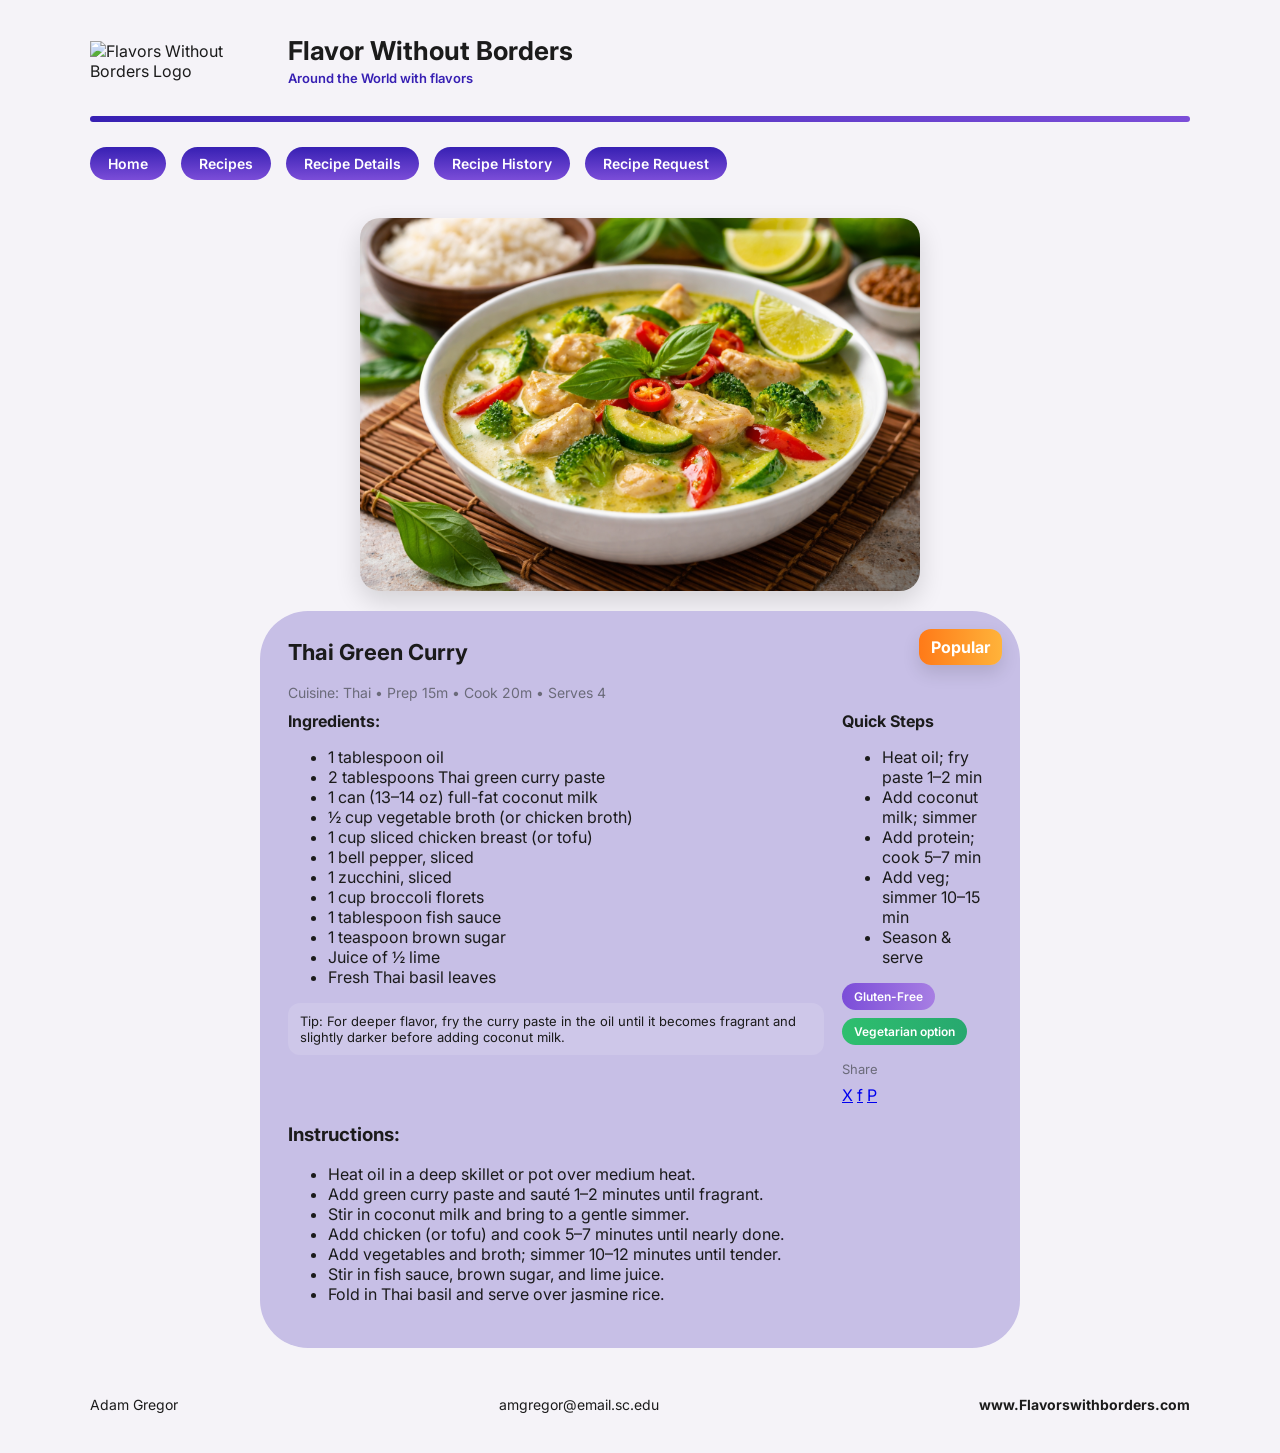
==== details.html @ d1eaa5de "Add files via upload" ====
<!doctype html>
<html lang="en">
<head>
  <!--
    Author: Adam Gregor
    Course: Web Design
    Assignment: GitHub Pages Site
  -->
  <meta charset="utf-8">
  <meta name="viewport" content="width=device-width,initial-scale=1">
  <title>Recipe Details - Flavors Without Borders</title>
  <link rel="stylesheet" href="styles.css">
  <style>
    /* Internal CSS kept for page-specific tweaks */
    .details-container{
      max-width:760px;
      margin:0 auto;
      padding:8px;
    }
    /* wider but controlled image */
    .recipe-image{
      width:560px;
      max-width:90%;
      display:block;
      margin:0 auto 20px;
      border-radius:20px;
      box-shadow:0 10px 26px rgba(0,0,0,0.14);
      transition: transform .18s ease, filter .18s ease;
    }
    .recipe-image:hover{ transform:scale(1.01); filter:brightness(.99); }

    .details-card{
      background:#c7bfe6;
      padding:28px;
      border-radius:48px;
      position:relative;
      overflow:hidden;
    }
    .details-card h2{ margin-top:0; font-size:22px; }
    .details-meta{ color:var(--muted); margin-bottom:10px; font-size:14px; }

    .card-columns{
      display:grid;
      grid-template-columns: 1fr 150px;
      gap:18px;
      align-items:start;
    }
    @media (max-width:780px){
      .card-columns{ grid-template-columns: 1fr; }
    }

    @keyframes popIn {
      from { transform: translateY(6px); opacity:0 }
      to { transform: translateY(0); opacity:1 }
    }
    .details-card ul li{ animation: popIn .22s ease both; }
    .details-card ul li:nth-child(odd){ animation-delay: .04s; }
    .details-card ul li:nth-child(even){ animation-delay: .08s; }
  </style>
</head>
<body>
  <div class="container">

    <header class="header">
      <img src="images/flavors-logo.png" class="logo" alt="Flavors Without Borders Logo">
      <div>
        <h1 class="site-title" style="margin:0;">Flavor Without Borders</h1>
        <div class="site-sub">Around the World with flavors</div>
      </div>
    </header>

    <div class="hr" role="separator" aria-hidden="true"></div>

    <nav class="nav" aria-label="Main navigation">
      <a href="index.html">Home</a>
      <a href="recipes.html">Recipes</a>
      <a href="details.html">Recipe Details</a>
      <a href="history.html">Recipe History</a>
      <a href="request.html">Recipe Request</a>
    </nav>

    <main class="details-container" role="main" aria-labelledby="detailHeading">
      <!-- image now sourced from images/ -->
      <img src="images/thai-curry.png" class="recipe-image" alt="Thai Green Curry">

      <div class="details-card" aria-labelledby="detailHeading">
        <div class="feature-label" style="position:absolute; right:18px; top:18px; background:linear-gradient(90deg,#ff7a18,#ffb33a); color:#fff; padding:8px 12px; border-radius:12px; font-weight:700; box-shadow:0 8px 18px rgba(0,0,0,0.12);">Popular</div>

        <h2 id="detailHeading">Thai Green Curry</h2>
        <div class="details-meta">Cuisine: Thai • Prep 15m • Cook 20m • Serves 4</div>

        <div class="card-columns">
          <div>
            <strong>Ingredients:</strong>
            <ul>
              <li>1 tablespoon oil</li>
              <li>2 tablespoons Thai green curry paste</li>
              <li>1 can (13–14 oz) full-fat coconut milk</li>
              <li>½ cup vegetable broth (or chicken broth)</li>
              <li>1 cup sliced chicken breast (or tofu)</li>
              <li>1 bell pepper, sliced</li>
              <li>1 zucchini, sliced</li>
              <li>1 cup broccoli florets</li>
              <li>1 tablespoon fish sauce</li>
              <li>1 teaspoon brown sugar</li>
              <li>Juice of ½ lime</li>
              <li>Fresh Thai basil leaves</li>
            </ul>

            <div class="tip" style="background: rgba(255,255,255,0.12); padding:10px 12px; border-radius:12px; font-size:13px; margin-top:12px;">
              Tip: For deeper flavor, fry the curry paste in the oil until it becomes fragrant and slightly darker before adding coconut milk.
            </div>
          </div>

          <aside>
            <strong>Quick Steps</strong>
            <ul>
              <li>Heat oil; fry paste 1–2 min</li>
              <li>Add coconut milk; simmer</li>
              <li>Add protein; cook 5–7 min</li>
              <li>Add veg; simmer 10–15 min</li>
              <li>Season & serve</li>
            </ul>

            <div style="margin-top:12px;">
              <div class="badge">Gluten-Free</div>
              <div class="badge" style="background:linear-gradient(90deg,#2ebf6e,#27a86f); margin-top:8px;">Vegetarian option</div>
            </div>

            <div style="margin-top:16px;">
              <div style="font-size:13px; color:var(--muted);">Share</div>
              <div class="social-row" style="margin-top:8px;">
                <a href="#" title="Share on X">X</a>
                <a href="#" title="Share on Facebook">f</a>
                <a href="#" title="Share on Pinterest">P</a>
              </div>
            </div>
          </aside>
        </div>

        <h3 style="margin-top:18px">Instructions:</h3>
        <ul>
          <li>Heat oil in a deep skillet or pot over medium heat.</li>
          <li>Add green curry paste and sauté 1–2 minutes until fragrant.</li>
          <li>Stir in coconut milk and bring to a gentle simmer.</li>
          <li>Add chicken (or tofu) and cook 5–7 minutes until nearly done.</li>
          <li>Add vegetables and broth; simmer 10–12 minutes until tender.</li>
          <li>Stir in fish sauce, brown sugar, and lime juice.</li>
          <li>Fold in Thai basil and serve over jasmine rice.</li>
        </ul>

      </div>
    </main>

    <footer class="footer">
      <div>Adam Gregor</div>
      <div>amgregor@email.sc.edu</div>
      <div style="font-weight:700">www.Flavorswithborders.com</div>
    </footer>

  </div>
</body>
</html>
---- styles.css ----
/* styles.css — global theme (light background, left logo, responsive) */

@import url('https://fonts.googleapis.com/css2?family=Inter:wght@400;600;700&display=swap');

:root{
  --bg:#f5f3f8;
  --lavender:#c7bfe6;
  --purple:#3720b3;
  --purple-light:#7b4dd8;
  --text:#1b1b1b;
  --muted:#6b6b7a;
}

/* Base */
body{
  margin:0;
  font-family:'Inter',sans-serif;
  background:var(--bg);
  color:var(--text);
}

.container{
  max-width:1100px;
  margin:0 auto;
  padding:20px 30px 40px;
}

/* Header */
.header{
  display:flex;
  align-items:center;
  gap:18px;
  padding:15px 0 20px;
}
.logo{
  width:180px;
  height:auto;
}
.site-title{
  margin:0;
  font-size:26px;
  font-weight:700;
}
.site-sub{
  font-size:13px;
  color:var(--purple);
  font-weight:600;
  margin-top:4px;
}

/* Divider */
.hr{
  height:6px;
  background:linear-gradient(90deg,var(--purple),var(--purple-light));
  border-radius:3px;
  margin:10px 0 25px;
}

/* Nav */
.nav{
  display:flex;
  gap:15px;
  flex-wrap:wrap;
  margin-bottom:30px;
}
.nav a{
  padding:8px 18px;
  background:linear-gradient(180deg,var(--purple),var(--purple-light));
  color:white;
  text-decoration:none;
  border-radius:25px;
  font-weight:600;
  font-size:14px;
  transition:0.15s ease;
}
.nav a:hover{ transform:translateY(-3px); }
.nav a.secondary{ background:transparent; color:var(--purple); border:1px solid var(--purple); }

/* Panels */
.round-panel{
  background:var(--lavender);
  border-radius:60px;
  padding:30px;
  margin:20px 0;
}
.details-card{
  background:var(--lavender);
  padding:30px;
  border-radius:45px;
}

/* Columns */
.columns{
  display:grid;
  grid-template-columns: 1fr 350px;
  gap:30px;
}
.recipe-list ul{
  list-style:none;
  padding:0;
  margin:0;
}
.recipe-list li{
  padding:6px 0;
  color:#2b68d1;
  cursor:pointer;
  transition:0.18s;
}
.recipe-list li:hover{
  color:var(--purple-light);
  transform:translateX(5px);
}
.recipe-list li.active{
  color:#c92c2c;
  font-weight:700;
}

/* Images — updated sizes */
/* details page image: wider but constrained */
.recipe-image{
  width:560px;
  max-width:90%;
  display:block;
  margin:0 auto 24px;
  border-radius:20px;
  box-shadow:0 10px 26px rgba(0,0,0,0.14);
  transition: transform .18s ease, filter .18s ease;
}
.recipe-image:hover{ transform:scale(1.01); filter:brightness(.99); }

/* preview image on recipes page */
.preview img{
  width:320px;
  max-width:100%;
  display:block;
  margin:10px auto;
  border-radius:18px;
  box-shadow:0 8px 20px rgba(0,0,0,0.12);
}

/* badges */
.badge{
  display:inline-block;
  padding:6px 12px;
  background:linear-gradient(90deg,var(--purple-light),#a77ee3);
  color:white;
  border-radius:999px;
  font-size:12px;
  font-weight:600;
}

/* footer */
.footer{
  display:flex;
  justify-content:space-between;
  margin-top:40px;
  font-size:14px;
}

/* Responsive */
@media (max-width:1000px){
  .columns{ grid-template-columns:1fr; }
  .recipe-image{ width:100%; max-width:640px; margin:0 auto 20px; }
  .preview img{ width:260px; }
  .logo{ width:150px; }
}
@media (max-width:600px){
  .recipe-image{ width:100%; max-width:100%; margin:0 auto 18px; }
  .preview img{ width:180px; }
  .site-title{ font-size:20px; }
}
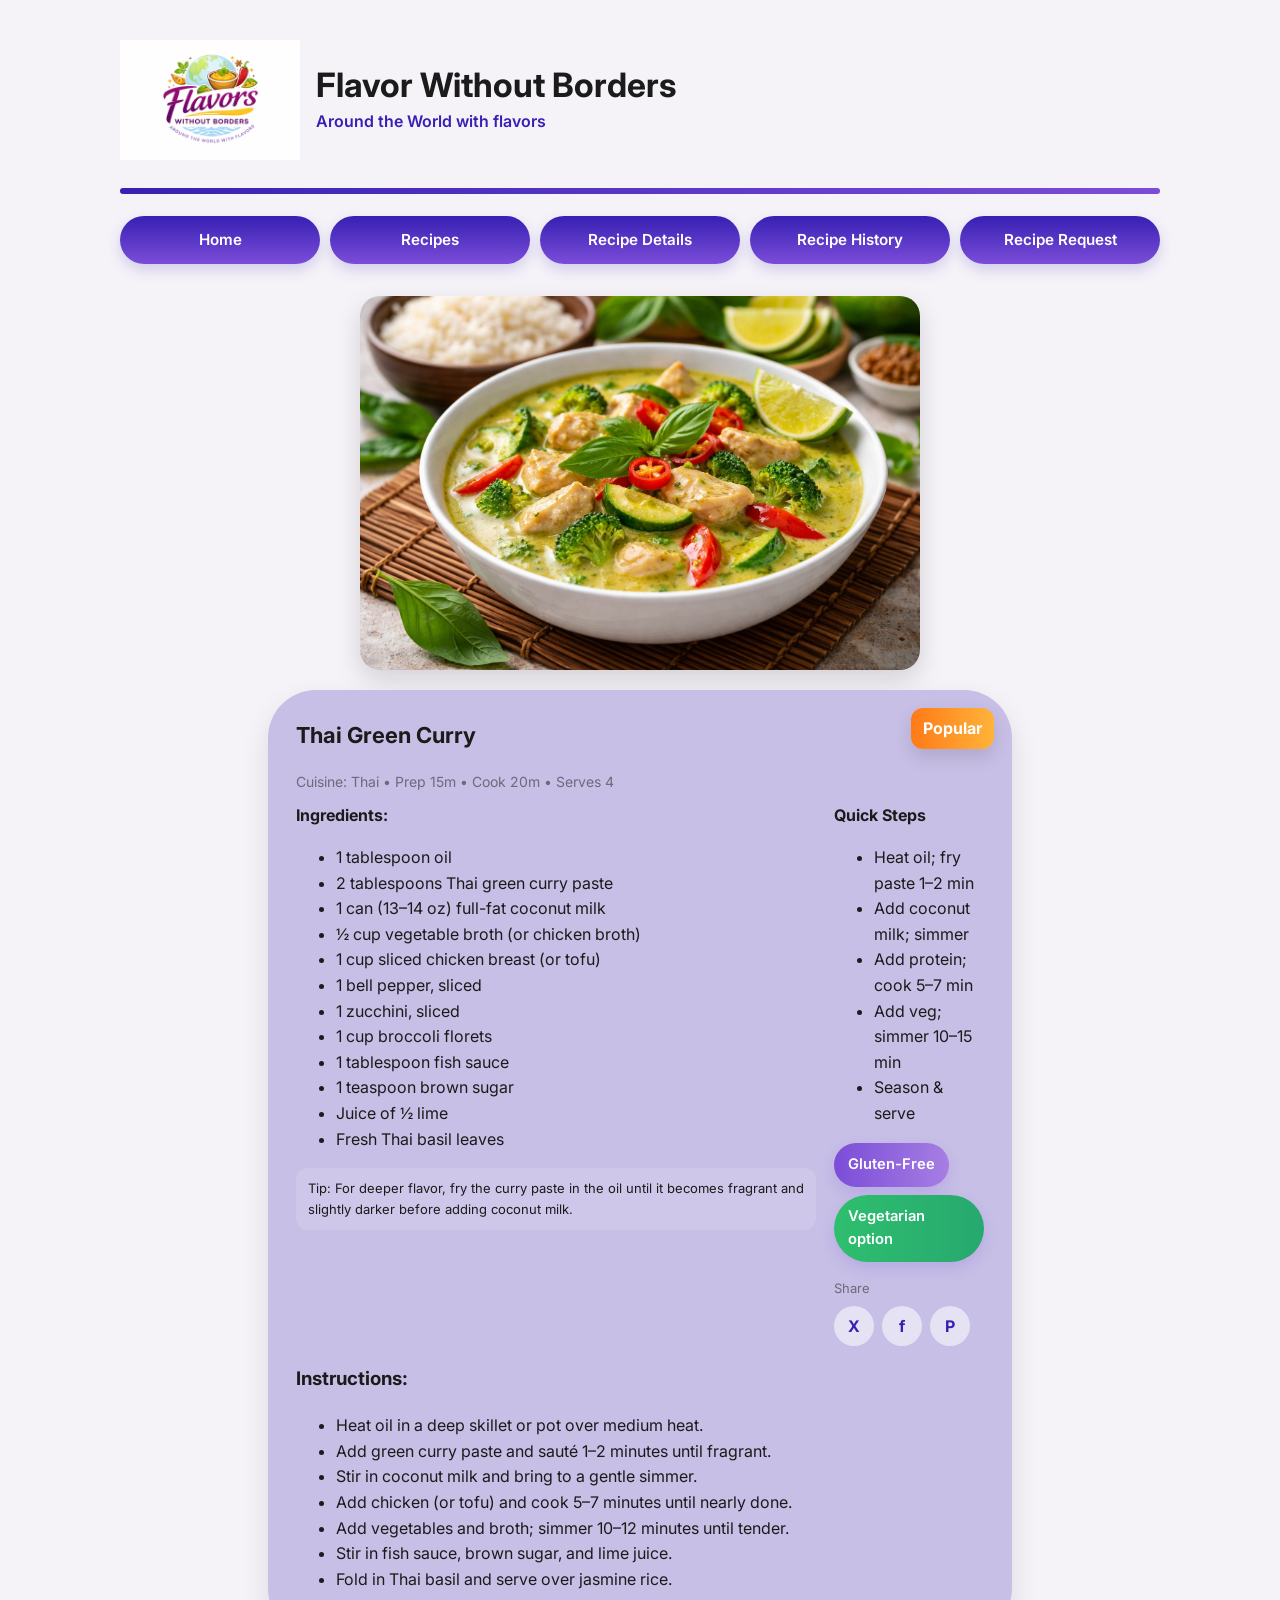
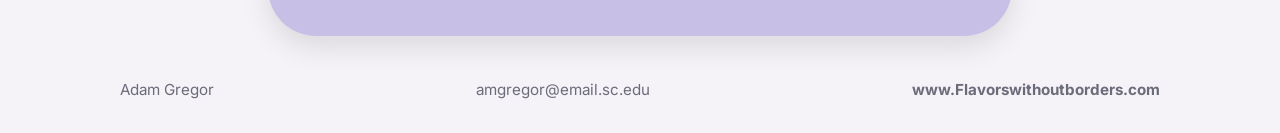
==== commit 49f1a274: "Update details.html" ====
--- a/details.html
+++ b/details.html
@@ -155,9 +155,9 @@
     <footer class="footer">
       <div>Adam Gregor</div>
       <div>amgregor@email.sc.edu</div>
-      <div style="font-weight:700">www.Flavorswithborders.com</div>
+      <div style="font-weight:700">www.Flavorswithoutborders.com</div>
     </footer>
 
   </div>
 </body>
-</html>+</html>
--- a/styles.css
+++ b/styles.css
@@ -1,171 +1,346 @@
-/* styles.css — global theme (light background, left logo, responsive) */
-
-@import url('https://fonts.googleapis.com/css2?family=Inter:wght@400;600;700&display=swap');
+@import url('https://fonts.googleapis.com/css2?family=Inter:wght@400;500;600;700&display=swap');
 
 :root{
   --bg:#f5f3f8;
-  --lavender:#c7bfe6;
+  --panel:#c7bfe6;
   --purple:#3720b3;
   --purple-light:#7b4dd8;
   --text:#1b1b1b;
   --muted:#6b6b7a;
-}
-
-/* Base */
+  --white:#ffffff;
+  --shadow:0 12px 28px rgba(0,0,0,0.10);
+  --radius-lg:32px;
+  --radius-md:20px;
+}
+
+*,
+*::before,
+*::after{
+  box-sizing:border-box;
+}
+
+html{
+  overflow-x:hidden;
+}
+
 body{
   margin:0;
-  font-family:'Inter',sans-serif;
+  font-family:'Inter', sans-serif;
   background:var(--bg);
   color:var(--text);
+  line-height:1.6;
+  overflow-x:hidden;
+}
+
+img{
+  max-width:100%;
+  height:auto;
+  display:block;
+}
+
+a{
+  color:inherit;
 }
 
 .container{
   max-width:1100px;
   margin:0 auto;
-  padding:20px 30px 40px;
+  padding:clamp(16px, 3vw, 30px);
 }
 
 /* Header */
 .header{
   display:flex;
   align-items:center;
-  gap:18px;
-  padding:15px 0 20px;
-}
+  gap:16px;
+  padding:10px 0 18px;
+}
+
 .logo{
-  width:180px;
+  width:clamp(110px, 18vw, 180px);
   height:auto;
-}
+  flex-shrink:0;
+}
+
+.header-text{
+  min-width:0;
+}
+
 .site-title{
   margin:0;
-  font-size:26px;
-  font-weight:700;
-}
+  font-size:clamp(1.5rem, 2.8vw, 2.1rem);
+  line-height:1.15;
+  font-weight:700;
+}
+
 .site-sub{
-  font-size:13px;
+  margin:4px 0 0;
+  font-size:clamp(0.92rem, 1.4vw, 1rem);
   color:var(--purple);
   font-weight:600;
-  margin-top:4px;
 }
 
 /* Divider */
 .hr{
   height:6px;
-  background:linear-gradient(90deg,var(--purple),var(--purple-light));
-  border-radius:3px;
-  margin:10px 0 25px;
-}
-
-/* Nav */
+  background:linear-gradient(90deg, var(--purple), var(--purple-light));
+  border-radius:999px;
+  margin:10px 0 22px;
+}
+
+/* Navigation */
 .nav{
-  display:flex;
-  gap:15px;
+  display:grid;
+  grid-template-columns:repeat(auto-fit, minmax(145px, 1fr));
+  gap:10px;
+  margin-bottom:24px;
+}
+
+.nav a{
+  min-height:44px;
+  display:flex;
+  align-items:center;
+  justify-content:center;
+  padding:12px 16px;
+  background:linear-gradient(180deg, var(--purple), var(--purple-light));
+  color:var(--white);
+  text-decoration:none;
+  border-radius:999px;
+  font-weight:600;
+  font-size:0.95rem;
+  text-align:center;
+  transition:transform 0.18s ease, box-shadow 0.18s ease;
+  box-shadow:0 6px 14px rgba(55,32,179,0.18);
+}
+
+.nav a:hover{
+  transform:translateY(-2px);
+}
+
+.nav a:focus-visible,
+.badge:focus-visible,
+.social-row a:focus-visible{
+  outline:3px solid rgba(55,32,179,0.35);
+  outline-offset:3px;
+}
+
+/* Panels */
+.round-panel,
+.details-card{
+  background:var(--panel);
+  border-radius:var(--radius-lg);
+  padding:clamp(20px, 4vw, 32px);
+  box-shadow:var(--shadow);
+}
+
+.round-panel{
+  margin:18px 0;
+}
+
+.section-title{
+  margin:0 0 10px;
+  font-size:clamp(1.1rem, 2vw, 1.25rem);
+  color:#2b2b2b;
+}
+
+.lead{
+  margin:0;
+  font-size:clamp(1rem, 1.8vw, 1.05rem);
+}
+
+.button-row{
+  display:flex;
   flex-wrap:wrap;
-  margin-bottom:30px;
-}
-.nav a{
-  padding:8px 18px;
-  background:linear-gradient(180deg,var(--purple),var(--purple-light));
-  color:white;
+  gap:12px;
+  margin-top:18px;
+}
+
+.badge,
+.badge-inline{
+  display:inline-flex;
+  align-items:center;
+  justify-content:center;
+  padding:10px 14px;
+  border-radius:999px;
+  font-size:0.92rem;
+  font-weight:600;
+}
+
+.badge{
+  background:linear-gradient(90deg, var(--purple-light), #a77ee3);
+  color:var(--white);
   text-decoration:none;
-  border-radius:25px;
-  font-weight:600;
-  font-size:14px;
-  transition:0.15s ease;
-}
-.nav a:hover{ transform:translateY(-3px); }
-.nav a.secondary{ background:transparent; color:var(--purple); border:1px solid var(--purple); }
-
-/* Panels */
-.round-panel{
-  background:var(--lavender);
-  border-radius:60px;
-  padding:30px;
-  margin:20px 0;
-}
-.details-card{
-  background:var(--lavender);
-  padding:30px;
-  border-radius:45px;
-}
-
-/* Columns */
+  min-height:44px;
+  box-shadow:0 6px 14px rgba(123,77,216,0.18);
+}
+
+.badge-accent{
+  background:linear-gradient(90deg, #ff7a18, #ffb33a);
+}
+
+.badge-inline{
+  background:#ffffff;
+  color:var(--purple);
+  margin-left:6px;
+}
+
+/* Recipe layout */
 .columns{
   display:grid;
-  grid-template-columns: 1fr 350px;
-  gap:30px;
-}
+  grid-template-columns:minmax(0, 1fr) minmax(280px, 360px);
+  gap:clamp(18px, 3vw, 30px);
+  align-items:start;
+}
+
 .recipe-list ul{
   list-style:none;
   padding:0;
   margin:0;
 }
+
 .recipe-list li{
-  padding:6px 0;
+  padding:10px 0;
   color:#2b68d1;
-  cursor:pointer;
-  transition:0.18s;
-}
+  border-bottom:1px solid rgba(43,104,209,0.12);
+  transition:color 0.18s ease, transform 0.18s ease;
+}
+
 .recipe-list li:hover{
   color:var(--purple-light);
-  transform:translateX(5px);
-}
+  transform:translateX(4px);
+}
+
 .recipe-list li.active{
   color:#c92c2c;
   font-weight:700;
 }
 
-/* Images — updated sizes */
-/* details page image: wider but constrained */
-.recipe-image{
-  width:560px;
-  max-width:90%;
-  display:block;
-  margin:0 auto 24px;
-  border-radius:20px;
-  box-shadow:0 10px 26px rgba(0,0,0,0.14);
-  transition: transform .18s ease, filter .18s ease;
-}
-.recipe-image:hover{ transform:scale(1.01); filter:brightness(.99); }
-
-/* preview image on recipes page */
-.preview img{
-  width:320px;
-  max-width:100%;
-  display:block;
-  margin:10px auto;
+.preview{
+  min-width:0;
+}
+
+.preview-top{
+  display:flex;
+  align-items:center;
+  justify-content:space-between;
+  gap:12px;
+  width:100%;
+}
+
+.preview-title{
+  font-weight:700;
+  color:var(--text);
+  font-size:1rem;
+}
+
+.social-row{
+  display:flex;
+  gap:8px;
+  flex-wrap:wrap;
+}
+
+.social-row a{
+  width:40px;
+  height:40px;
+  display:inline-flex;
+  align-items:center;
+  justify-content:center;
+  border-radius:999px;
+  background:rgba(255,255,255,0.55);
+  color:var(--purple);
+  text-decoration:none;
+  font-weight:700;
+}
+
+.preview-image{
+  width:min(100%, 340px);
+  margin:14px auto 0;
   border-radius:18px;
   box-shadow:0 8px 20px rgba(0,0,0,0.12);
 }
 
-/* badges */
-.badge{
-  display:inline-block;
-  padding:6px 12px;
-  background:linear-gradient(90deg,var(--purple-light),#a77ee3);
-  color:white;
-  border-radius:999px;
-  font-size:12px;
-  font-weight:600;
-}
-
-/* footer */
+.preview-actions{
+  display:flex;
+  justify-content:flex-end;
+  margin-top:12px;
+}
+
+/* Footer */
 .footer{
   display:flex;
   justify-content:space-between;
-  margin-top:40px;
-  font-size:14px;
-}
-
-/* Responsive */
-@media (max-width:1000px){
-  .columns{ grid-template-columns:1fr; }
-  .recipe-image{ width:100%; max-width:640px; margin:0 auto 20px; }
-  .preview img{ width:260px; }
-  .logo{ width:150px; }
-}
-@media (max-width:600px){
-  .recipe-image{ width:100%; max-width:100%; margin:0 auto 18px; }
-  .preview img{ width:180px; }
-  .site-title{ font-size:20px; }
+  gap:12px;
+  flex-wrap:wrap;
+  margin-top:34px;
+  font-size:0.95rem;
+  color:var(--muted);
+}
+
+.footer a{
+  text-decoration:none;
+}
+
+.footer-strong{
+  font-weight:700;
+  color:var(--text);
+}
+
+/* Responsive adjustments */
+@media (max-width: 900px){
+  .columns{
+    grid-template-columns:1fr;
+  }
+
+  .preview-top{
+    align-items:flex-start;
+    flex-direction:column;
+  }
+
+  .preview-actions{
+    justify-content:flex-start;
+  }
+}
+
+@media (max-width: 700px){
+  .header{
+    flex-direction:column;
+    align-items:flex-start;
+  }
+
+  .nav{
+    grid-template-columns:1fr 1fr;
+  }
+
+  .round-panel,
+  .details-card{
+    border-radius:24px;
+  }
+
+  .footer{
+    flex-direction:column;
+    align-items:flex-start;
+  }
+}
+
+@media (max-width: 480px){
+  .container{
+    padding:14px;
+  }
+
+  .nav{
+    grid-template-columns:1fr;
+  }
+
+  .nav a,
+  .badge{
+    width:100%;
+  }
+
+  .button-row{
+    flex-direction:column;
+  }
+
+  .preview-image{
+    width:100%;
+  }
 }
